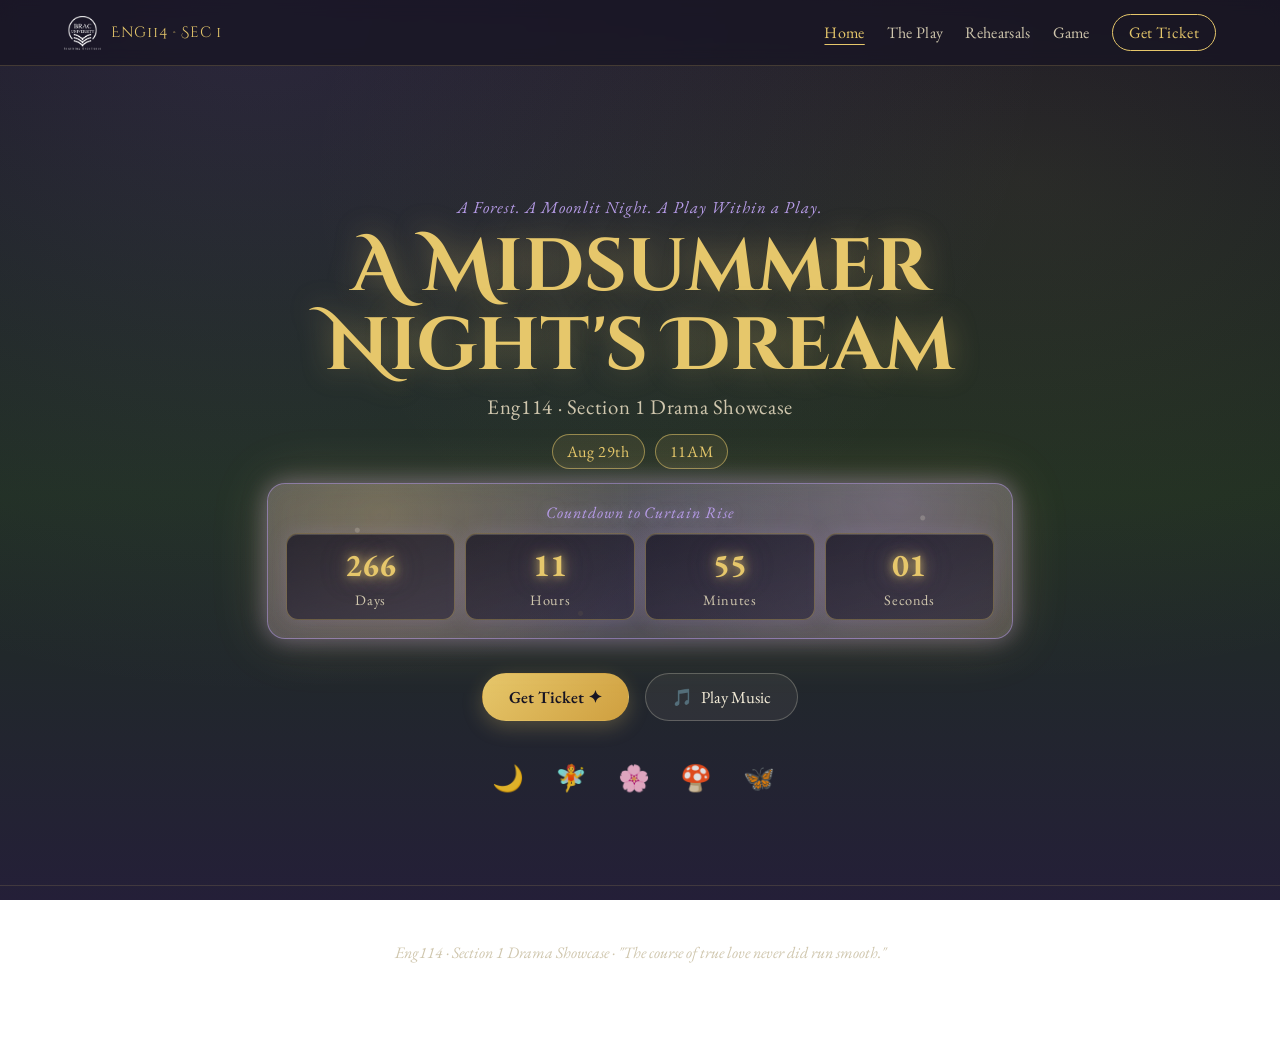
==== index.html @ be3e9978 "Add files via upload" ====
<!DOCTYPE html>
<html lang="en">
<head>
<meta charset="UTF-8" />
<meta name="viewport" content="width=device-width, initial-scale=1.0" />
<title>A Midsummer Night's Dream | Eng114 Sec:1 Drama Showcase</title>
<link rel="icon" type="image/svg+xml" href="data:image/svg+xml,%3Csvg xmlns='http://www.w3.org/2000/svg' viewBox='0 0 100 100'%3E%3Ctext y='0.9em' font-size='90'%3E%F0%9F%A7%9A%3C/text%3E%3C/svg%3E" />
<link rel="preconnect" href="https://fonts.googleapis.com">
<link rel="preconnect" href="https://fonts.gstatic.com" crossorigin>
<link href="https://fonts.googleapis.com/css2?family=Cinzel+Decorative:wght@400;700;900&family=EB+Garamond:ital,wght@0,400;0,500;0,600;1,400&display=swap" rel="stylesheet">
<link rel="stylesheet" href="style.css" />
</head>
<body>

<!-- Drifting firefly / sparkle field, decorative only -->
<div class="fireflies" aria-hidden="true">
  <span></span><span></span><span></span><span></span><span></span>
  <span></span><span></span><span></span><span></span><span></span>
</div>

<header class="site-header">
  <div class="brand">
    <img src="bracu-logo-white.png" alt="BRACU logo" class="uni-logo" />
    <span class="brand-text">Eng114 · Sec 1</span>
  </div>
  <nav class="site-nav">
    <a href="index.html" class="is-active">Home</a>
    <a href="play.html">The Play</a>
    <a href="gallery.html">Rehearsals</a>
    <a href="game.html">Game</a>
    <a href="ticket.html" class="nav-cta">Get Ticket</a>
  </nav>
</header>

<main>

  <!-- ================= HERO / HOME ================= -->
  <section id="home" class="hero">
    <p class="eyebrow">A Forest. A Moonlit Night. A Play Within a Play.</p>
    <h1 class="hero-title">A Midsummer<br>Night's Dream</h1>
    <p class="hero-sub">Eng114 &middot; Section 1 Drama Showcase</p>
    <div class="event-meta" aria-label="Showcase schedule">
      <span class="event-pill">Aug 29th</span>
      <span class="event-pill">11AM</span>
    </div>
    <div class="countdown-wrap" aria-live="polite">
      <p class="countdown-label">Countdown to Curtain Rise</p>
      <div class="countdown" id="countdown" role="timer">
        <div class="countdown-unit"><strong id="countdownDays">--</strong><span>Days</span></div>
        <div class="countdown-unit"><strong id="countdownHours">--</strong><span>Hours</span></div>
        <div class="countdown-unit"><strong id="countdownMinutes">--</strong><span>Minutes</span></div>
        <div class="countdown-unit"><strong id="countdownSeconds">--</strong><span>Seconds</span></div>
      </div>
    </div>

    <div class="hero-actions">
      <a href="ticket.html" class="btn btn-primary">Get Ticket ✦</a>
      <button id="ambientToggle" class="btn btn-ghost" type="button">
        <span id="ambientIcon">🎵</span> <span id="ambientLabel">Play Music</span>
      </button>
    </div>

    <!--
      NOTE FOR USER: Pixabay has royalty-free ambient tracks that fit perfectly here.
      Search Pixabay for something like "forest night ambience", "magical fairy forest",
      or "enchanted forest ambient", then download an MP3 and save it as:
      alban_gogh-lonely-fairyx27s-lament-209126.mp3
      The player below is already wired up to it.
    -->
    <div class="hero-motif" aria-hidden="true">🌙 🧚 🌸 🍄 🦋</div>
  </section>

</main>

<footer class="site-footer">
  <p>Eng114 · Section 1 Drama Showcase · "The course of true love never did run smooth."</p>
</footer>

<script type="module" src="script.js"></script>
</body>
</html>
---- style.css ----
/* ============================================
  A Midsummer Night's Dream Drama Showcase
   Palette: moonlit forest night
   ============================================ */

:root {
  --night-deep: #171423;
  --night-mid: #241f38;
  --moss: #1f2e22;
  --moss-light: #35492f;
  --moon-gold: #e6c76b;
  --fairy-lilac: #b79ce8;
  --blossom-pink: #e3a3c4;
  --parchment: #f4ecd8;
  --parchment-dim: #cfc6ad;

  --font-display: 'Cinzel Decorative', serif;
  --font-body: 'EB Garamond', serif;

  --radius: 14px;
}

* { box-sizing: border-box; }

html { scroll-behavior: smooth; }

body {
  margin: 0;
  font-family: var(--font-body);
  color: var(--parchment);
  background:
    radial-gradient(ellipse at 20% 0%, rgba(183, 156, 232, 0.12), transparent 55%),
    radial-gradient(ellipse at 80% 20%, rgba(230, 199, 107, 0.08), transparent 50%),
    linear-gradient(180deg, var(--night-deep) 0%, var(--moss) 55%, var(--night-mid) 100%);
  background-attachment: fixed;
  min-height: 100vh;
  overflow-x: hidden;
}

::selection { background: var(--fairy-lilac); color: var(--night-deep); }

/* ---------- Fireflies (signature ambient motion) ---------- */
.fireflies {
  position: fixed;
  inset: 0;
  pointer-events: none;
  z-index: 0;
}
.fireflies span {
  position: absolute;
  width: 6px;
  height: 6px;
  border-radius: 50%;
  background: var(--moon-gold);
  box-shadow: 0 0 8px 2px rgba(230, 199, 107, 0.9);
  opacity: 0;
  animation: drift 14s linear infinite;
}
.fireflies span:nth-child(1) { left: 8%;  top: 80%; animation-delay: 0s;  animation-duration: 16s; }
.fireflies span:nth-child(2) { left: 22%; top: 90%; animation-delay: 2s;  animation-duration: 13s; }
.fireflies span:nth-child(3) { left: 40%; top: 85%; animation-delay: 4s;  animation-duration: 18s; }
.fireflies span:nth-child(4) { left: 58%; top: 95%; animation-delay: 1s;  animation-duration: 15s; }
.fireflies span:nth-child(5) { left: 70%; top: 88%; animation-delay: 6s;  animation-duration: 17s; }
.fireflies span:nth-child(6) { left: 85%; top: 92%; animation-delay: 3s;  animation-duration: 14s; }
.fireflies span:nth-child(7) { left: 15%; top: 78%; animation-delay: 8s;  animation-duration: 19s; }
.fireflies span:nth-child(8) { left: 50%; top: 82%; animation-delay: 5s;  animation-duration: 16s; }
.fireflies span:nth-child(9) { left: 65%; top: 90%; animation-delay: 7s;  animation-duration: 12s; }
.fireflies span:nth-child(10){ left: 92%; top: 84%; animation-delay: 9s;  animation-duration: 20s; }

@keyframes drift {
  0%   { opacity: 0; transform: translateY(0) translateX(0); }
  10%  { opacity: 1; }
  50%  { transform: translateY(-45vh) translateX(20px); }
  90%  { opacity: 1; }
  100% { opacity: 0; transform: translateY(-85vh) translateX(-10px); }
}

@media (prefers-reduced-motion: reduce) {
  .fireflies span { animation: none; opacity: 0.6; }
  html { scroll-behavior: auto; }
}

/* ---------- Header / Nav ---------- */
.site-header {
  position: sticky;
  top: 0;
  z-index: 10;
  display: flex;
  align-items: center;
  justify-content: space-between;
  padding: 14px 5vw;
  background: rgba(23, 20, 35, 0.75);
  backdrop-filter: blur(8px);
  border-bottom: 1px solid rgba(230, 199, 107, 0.2);
}
.brand { display: flex; align-items: center; gap: 10px; }
.uni-logo { height: 34px; width: auto; }
.brand-text {
  font-family: var(--font-display);
  letter-spacing: 0.04em;
  color: var(--moon-gold);
  font-size: 0.95rem;
}
.site-nav { display: flex; gap: 22px; align-items: center; flex-wrap: wrap; }
.site-nav a {
  color: var(--parchment-dim);
  text-decoration: none;
  font-size: 1rem;
  letter-spacing: 0.02em;
  transition: color 0.2s ease;
}
.site-nav a:hover { color: var(--moon-gold); }
.site-nav a.is-active {
  color: var(--moon-gold);
  text-decoration: underline;
  text-underline-offset: 6px;
}
.site-nav .nav-cta {
  padding: 7px 16px;
  border: 1px solid var(--moon-gold);
  border-radius: 999px;
  color: var(--moon-gold);
}
.site-nav .nav-cta:hover { background: var(--moon-gold); color: var(--night-deep); }

/* ---------- Layout helpers ---------- */
main { position: relative; z-index: 1; }
.section { max-width: 900px; margin: 0 auto; padding: 90px 6vw; }
.eyebrow {
  font-family: var(--font-body);
  font-style: italic;
  color: var(--fairy-lilac);
  letter-spacing: 0.06em;
  margin: 0 0 6px;
  font-size: 1.05rem;
}
h1, h2 { font-family: var(--font-display); color: var(--moon-gold); }

/* ---------- Hero ---------- */
.hero {
  text-align: center;
  padding: 130px 6vw 90px;
  max-width: 900px;
  margin: 0 auto;
}
.hero-title {
  font-size: clamp(2.4rem, 7vw, 4.6rem);
  line-height: 1.08;
  margin: 10px 0 6px;
  text-shadow: 0 0 30px rgba(230, 199, 107, 0.35);
}
.hero-sub {
  font-size: 1.3rem;
  color: var(--parchment-dim);
  margin: 0 0 14px;
  letter-spacing: 0.03em;
}
.event-meta {
  display: flex;
  justify-content: center;
  gap: 10px;
  flex-wrap: wrap;
  margin-bottom: 14px;
}
.event-pill {
  padding: 6px 14px;
  border-radius: 999px;
  border: 1px solid rgba(230, 199, 107, 0.55);
  background: rgba(230, 199, 107, 0.09);
  color: var(--moon-gold);
  letter-spacing: 0.04em;
}
.countdown-wrap {
  position: relative;
  margin: 0 auto 34px;
  max-width: 760px;
  padding: 18px;
  border-radius: 18px;
  border: 1px solid rgba(183, 156, 232, 0.55);
  background:
    radial-gradient(circle at 15% 20%, rgba(230, 199, 107, 0.22), transparent 40%),
    radial-gradient(circle at 85% 10%, rgba(183, 156, 232, 0.28), transparent 45%),
    linear-gradient(135deg, rgba(183, 156, 232, 0.2), rgba(230, 199, 107, 0.14));
  box-shadow:
    0 0 24px rgba(183, 156, 232, 0.35),
    0 0 56px rgba(230, 199, 107, 0.2),
    inset 0 0 18px rgba(244, 236, 216, 0.08);
  animation: countdownAura 4.2s ease-in-out infinite;
}
.countdown-wrap::before,
.countdown-wrap::after {
  content: "";
  position: absolute;
  pointer-events: none;
}
.countdown-wrap::before {
  inset: -2px;
  border-radius: 20px;
  background: linear-gradient(120deg, rgba(230, 199, 107, 0.25), rgba(183, 156, 232, 0.35), rgba(230, 199, 107, 0.2));
  filter: blur(12px);
  opacity: 0.55;
  z-index: -1;
}
.countdown-wrap::after {
  inset: 0;
  border-radius: 18px;
  background:
    radial-gradient(circle at 12% 30%, rgba(244, 236, 216, 0.3) 0 2px, transparent 3px),
    radial-gradient(circle at 88% 22%, rgba(244, 236, 216, 0.3) 0 2px, transparent 3px),
    radial-gradient(circle at 42% 84%, rgba(230, 199, 107, 0.25) 0 2px, transparent 3px);
  opacity: 0.7;
}
.countdown-wrap > * { position: relative; z-index: 1; }

@keyframes countdownAura {
  0%, 100% {
    transform: translateY(0);
    box-shadow:
      0 0 24px rgba(183, 156, 232, 0.35),
      0 0 56px rgba(230, 199, 107, 0.2),
      inset 0 0 18px rgba(244, 236, 216, 0.08);
  }
  50% {
    transform: translateY(-2px);
    box-shadow:
      0 0 28px rgba(183, 156, 232, 0.45),
      0 0 70px rgba(230, 199, 107, 0.28),
      inset 0 0 24px rgba(244, 236, 216, 0.14);
  }
}
.countdown-label {
  margin: 0 0 10px;
  color: var(--fairy-lilac);
  letter-spacing: 0.06em;
  font-style: italic;
  text-shadow: 0 0 10px rgba(183, 156, 232, 0.55);
}
.countdown {
  display: grid;
  grid-template-columns: repeat(4, minmax(80px, 1fr));
  gap: 10px;
}
.countdown-unit {
  display: grid;
  gap: 4px;
  padding: 10px;
  border-radius: 12px;
  background:
    linear-gradient(165deg, rgba(23, 20, 35, 0.75), rgba(36, 31, 56, 0.55));
  border: 1px solid rgba(230, 199, 107, 0.35);
  box-shadow:
    inset 0 1px 0 rgba(244, 236, 216, 0.18),
    0 0 20px rgba(183, 156, 232, 0.2);
  animation: unitFlicker 2.8s ease-in-out infinite;
}
.countdown-unit:nth-child(2) { animation-delay: 0.2s; }
.countdown-unit:nth-child(3) { animation-delay: 0.4s; }
.countdown-unit:nth-child(4) { animation-delay: 0.6s; }

@keyframes unitFlicker {
  0%, 100% { box-shadow: inset 0 1px 0 rgba(244, 236, 216, 0.18), 0 0 20px rgba(183, 156, 232, 0.2); }
  50% { box-shadow: inset 0 1px 0 rgba(244, 236, 216, 0.22), 0 0 26px rgba(230, 199, 107, 0.28); }
}
.countdown-unit strong {
  color: var(--moon-gold);
  font-size: clamp(1.2rem, 3vw, 2rem);
  text-shadow:
    0 0 8px rgba(230, 199, 107, 0.75),
    0 0 18px rgba(230, 199, 107, 0.5),
    0 0 32px rgba(183, 156, 232, 0.35);
}
.countdown-unit span {
  color: var(--parchment-dim);
  font-size: 0.9rem;
  letter-spacing: 0.04em;
}

@media (prefers-reduced-motion: reduce) {
  .countdown-wrap,
  .countdown-unit {
    animation: none;
  }
}
.hero-actions {
  display: flex;
  gap: 16px;
  justify-content: center;
  flex-wrap: wrap;
  margin-bottom: 40px;
}
.hero-motif {
  font-size: 1.6rem;
  letter-spacing: 0.5em;
  opacity: 0.85;
}

/* ---------- Buttons ---------- */
.btn {
  font-family: var(--font-body);
  font-size: 1.05rem;
  padding: 12px 26px;
  border-radius: 999px;
  border: 1px solid transparent;
  cursor: pointer;
  text-decoration: none;
  display: inline-flex;
  align-items: center;
  gap: 8px;
  transition: transform 0.15s ease, box-shadow 0.15s ease, background 0.15s ease;
}
.btn:hover { transform: translateY(-2px); }
.btn:focus-visible { outline: 2px solid var(--moon-gold); outline-offset: 3px; }
.btn-primary {
  background: linear-gradient(135deg, var(--moon-gold), #cf9f3f);
  color: var(--night-deep);
  font-weight: 600;
  box-shadow: 0 6px 20px rgba(230, 199, 107, 0.25);
}
.btn-large { font-size: 1.2rem; padding: 15px 34px; }
.btn-ghost {
  background: rgba(244, 236, 216, 0.06);
  border-color: rgba(244, 236, 216, 0.25);
  color: var(--parchment);
}
.btn-ghost:hover { border-color: var(--moon-gold); }
.btn:disabled { opacity: 0.6; cursor: not-allowed; transform: none; }

.pause-fab {
  position: fixed;
  right: 20px;
  bottom: 22px;
  z-index: 20;
  border: 1px solid rgba(230, 199, 107, 0.8);
  border-radius: 999px;
  padding: 11px 18px;
  font-family: var(--font-body);
  font-size: 1rem;
  color: var(--parchment);
  background: linear-gradient(135deg, rgba(36, 31, 56, 0.9), rgba(23, 20, 35, 0.95));
  box-shadow:
    0 0 18px rgba(183, 156, 232, 0.5),
    0 0 34px rgba(230, 199, 107, 0.32);
  cursor: pointer;
  animation: pauseFabGlow 2.8s ease-in-out infinite;
}
.pause-fab:hover {
  transform: translateY(-2px);
  box-shadow:
    0 0 22px rgba(183, 156, 232, 0.6),
    0 0 44px rgba(230, 199, 107, 0.4);
}

@keyframes pauseFabGlow {
  0%, 100% {
    box-shadow:
      0 0 18px rgba(183, 156, 232, 0.5),
      0 0 34px rgba(230, 199, 107, 0.32);
  }
  50% {
    box-shadow:
      0 0 22px rgba(183, 156, 232, 0.68),
      0 0 48px rgba(230, 199, 107, 0.48);
  }
}

/* ---------- Synopsis ---------- */
.synopsis-body p {
  font-size: 1.15rem;
  line-height: 1.75;
  color: var(--parchment-dim);
}
.synopsis-body p:first-of-type::first-letter {
  font-family: var(--font-display);
  font-size: 3.2rem;
  color: var(--moon-gold);
  float: left;
  line-height: 0.8;
  padding-right: 10px;
  padding-top: 6px;
}

/* ---------- Gallery ---------- */
.gallery-grid {
  display: grid;
  grid-template-columns: repeat(auto-fit, minmax(220px, 1fr));
  gap: 18px;
  margin-top: 30px;
}
.gallery-item {
  position: relative;
  aspect-ratio: 4 / 3;
  border-radius: 18px;
  overflow: hidden;
  border: 1px solid rgba(230, 199, 107, 0.32);
  background: rgba(244, 236, 216, 0.04);
  box-shadow:
    0 0 0 2px rgba(230, 199, 107, 0.22),
    0 0 28px rgba(183, 156, 232, 0.26),
    0 0 52px rgba(230, 199, 107, 0.15);
  animation: frameAura 3.6s ease-in-out infinite;
}
.gallery-item::before,
.gallery-item::after {
  content: "";
  position: absolute;
  pointer-events: none;
  border-radius: 14px;
}
.gallery-item::before {
  inset: 8px;
  border: 1px solid rgba(244, 236, 216, 0.45);
  box-shadow: inset 0 0 14px rgba(230, 199, 107, 0.3);
  z-index: 2;
}
.gallery-item::after {
  inset: -1px;
  background:
    radial-gradient(circle at 14% 20%, rgba(244, 236, 216, 0.6) 0 2px, transparent 3px),
    radial-gradient(circle at 86% 16%, rgba(244, 236, 216, 0.55) 0 2px, transparent 3px),
    radial-gradient(circle at 50% 90%, rgba(230, 199, 107, 0.4) 0 2px, transparent 3px);
  opacity: 0.75;
  z-index: 3;
  animation: sparkleShift 3s ease-in-out infinite alternate;
}
.fairy-particle {
  position: absolute;
  width: 5px;
  height: 5px;
  border-radius: 50%;
  background: rgba(244, 236, 216, 0.95);
  box-shadow:
    0 0 8px rgba(244, 236, 216, 0.9),
    0 0 16px rgba(230, 199, 107, 0.75);
  pointer-events: none;
  z-index: 4;
  animation-name: fairyFloat;
  animation-timing-function: ease-in-out;
  animation-iteration-count: infinite;
}
.gallery-item img {
  width: 100%;
  height: 100%;
  object-fit: cover;
  display: block;
  transition: transform 0.4s ease, filter 0.4s ease;
}
.gallery-item:hover {
  box-shadow:
    0 0 0 2px rgba(230, 199, 107, 0.35),
    0 0 36px rgba(183, 156, 232, 0.4),
    0 0 70px rgba(230, 199, 107, 0.24);
}
.gallery-item:hover img {
  transform: scale(1.06);
  filter: saturate(1.06) contrast(1.04);
}

@keyframes frameAura {
  0%, 100% {
    box-shadow:
      0 0 0 2px rgba(230, 199, 107, 0.22),
      0 0 28px rgba(183, 156, 232, 0.26),
      0 0 52px rgba(230, 199, 107, 0.15);
  }
  50% {
    box-shadow:
      0 0 0 2px rgba(230, 199, 107, 0.34),
      0 0 40px rgba(183, 156, 232, 0.42),
      0 0 76px rgba(230, 199, 107, 0.28);
  }
}

@keyframes sparkleShift {
  0% { opacity: 0.55; transform: translateY(0); }
  100% { opacity: 0.9; transform: translateY(-3px); }
}

@keyframes fairyFloat {
  0%, 100% { transform: translateY(0) scale(0.9); opacity: 0.25; }
  35% { transform: translateY(-8px) scale(1); opacity: 0.85; }
  70% { transform: translateY(-15px) scale(0.75); opacity: 0.35; }
}

/* ---------- Game ---------- */
.game-blurb { color: var(--parchment-dim); font-size: 1.1rem; max-width: 60ch; }

.name-gate {
  margin-top: 26px;
  background: rgba(244, 236, 216, 0.05);
  border: 1px solid rgba(183, 156, 232, 0.25);
  border-radius: var(--radius);
  padding: 22px;
}
.name-gate label { display: block; margin-bottom: 10px; color: var(--fairy-lilac); }
.name-gate-row { display: flex; gap: 10px; flex-wrap: wrap; }
#playerName {
  flex: 1;
  min-width: 200px;
  padding: 11px 14px;
  border-radius: 999px;
  border: 1px solid rgba(244, 236, 216, 0.3);
  background: rgba(23, 20, 35, 0.6);
  color: var(--parchment);
  font-family: var(--font-body);
  font-size: 1.05rem;
}
#playerName:focus-visible { outline: 2px solid var(--moon-gold); }

.game-area { margin-top: 26px; }
.difficulty-row {
  display: inline-flex;
  align-items: center;
  gap: 10px;
  margin-bottom: 14px;
  padding: 8px 12px;
  border-radius: 999px;
  background: rgba(244, 236, 216, 0.06);
  border: 1px solid rgba(183, 156, 232, 0.32);
}
.difficulty-row label {
  color: var(--fairy-lilac);
  letter-spacing: 0.03em;
}
#difficultySelect {
  border-radius: 999px;
  border: 1px solid rgba(230, 199, 107, 0.4);
  background: rgba(23, 20, 35, 0.8);
  color: var(--parchment);
  padding: 6px 12px;
  font-family: var(--font-body);
  font-size: 0.98rem;
}
#difficultySelect:focus-visible {
  outline: 2px solid var(--moon-gold);
  outline-offset: 2px;
}
.game-hud {
  display: flex;
  gap: 24px;
  flex-wrap: wrap;
  margin-bottom: 18px;
  font-size: 1.05rem;
  color: var(--parchment-dim);
}
.game-hud strong { color: var(--moon-gold); }

.tile-grid {
  display: grid;
  grid-template-columns: repeat(3, 1fr);
  gap: 12px;
  max-width: 420px;
  margin-bottom: 22px;
}
.tile {
  aspect-ratio: 1;
  font-size: 2.1rem;
  border-radius: var(--radius);
  border: 1px solid rgba(183, 156, 232, 0.3);
  background: rgba(244, 236, 216, 0.04);
  color: var(--parchment-dim);
  cursor: pointer;
  transition: transform 0.12s ease, box-shadow 0.2s ease, background 0.2s ease;
}
.tile:hover { transform: translateY(-2px); }
.tile--active {
  background: radial-gradient(circle, rgba(230, 199, 107, 0.35), rgba(183, 156, 232, 0.15));
  box-shadow: 0 0 24px 4px rgba(230, 199, 107, 0.45);
  border-color: var(--moon-gold);
  animation: pulse 0.65s ease infinite alternate;
}
@keyframes pulse {
  from { transform: scale(1); }
  to   { transform: scale(1.06); }
}
.game-status { color: var(--fairy-lilac); font-style: italic; }

/* ---------- Get Ticket ---------- */
.ticket-section { text-align: center; }
.ticket-fineprint { color: var(--parchment-dim); font-size: 0.9rem; margin-top: 12px; }

/* ---------- Footer ---------- */
.site-footer {
  position: relative;
  z-index: 1;
  text-align: center;
  padding: 40px 6vw 60px;
  color: var(--parchment-dim);
  font-style: italic;
  border-top: 1px solid rgba(230, 199, 107, 0.15);
}

/* ---------- Responsive ---------- */
@media (max-width: 640px) {
  .site-header { flex-direction: column; gap: 12px; }
  .site-nav { gap: 14px; font-size: 0.95rem; }
  .section { padding: 60px 6vw; }
  .countdown { grid-template-columns: repeat(2, minmax(90px, 1fr)); }
  .pause-fab {
    right: 14px;
    bottom: 14px;
    padding: 10px 14px;
    font-size: 0.95rem;
  }
}

@media (prefers-reduced-motion: reduce) {
  .pause-fab,
  .gallery-item,
  .gallery-item::after,
  .fairy-particle {
    animation: none;
  }
}
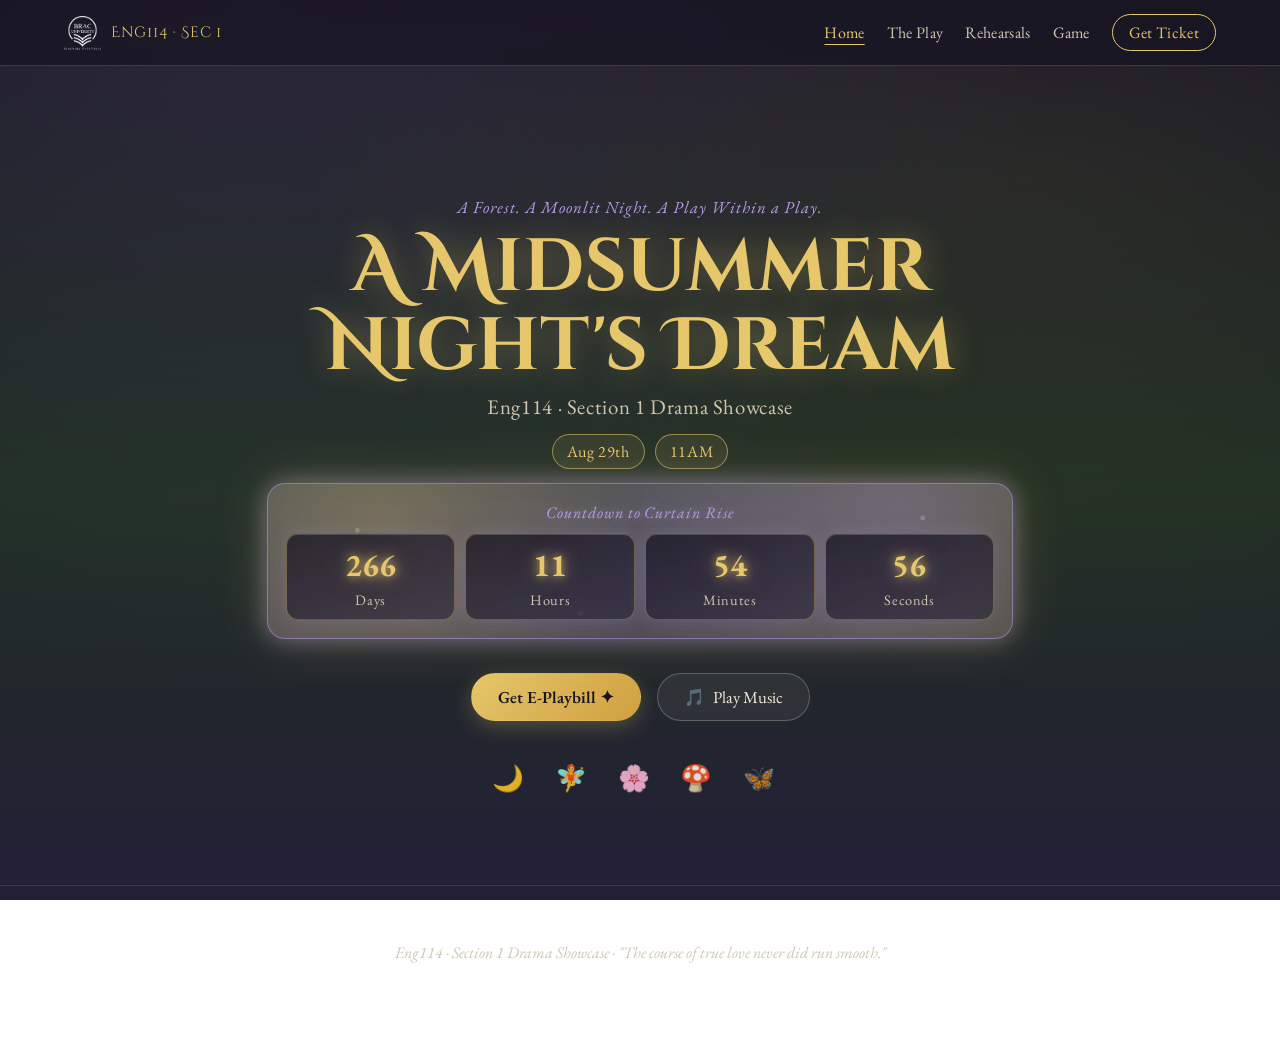
==== commit 6286bd60: "Add files via upload" ====
--- a/index.html
+++ b/index.html
@@ -54,7 +54,7 @@
     </div>
 
     <div class="hero-actions">
-      <a href="ticket.html" class="btn btn-primary">Get Ticket ✦</a>
+      <a href="ticket.html" class="btn btn-primary">Get E-Playbill ✦</a>
       <button id="ambientToggle" class="btn btn-ghost" type="button">
         <span id="ambientIcon">🎵</span> <span id="ambientLabel">Play Music</span>
       </button>
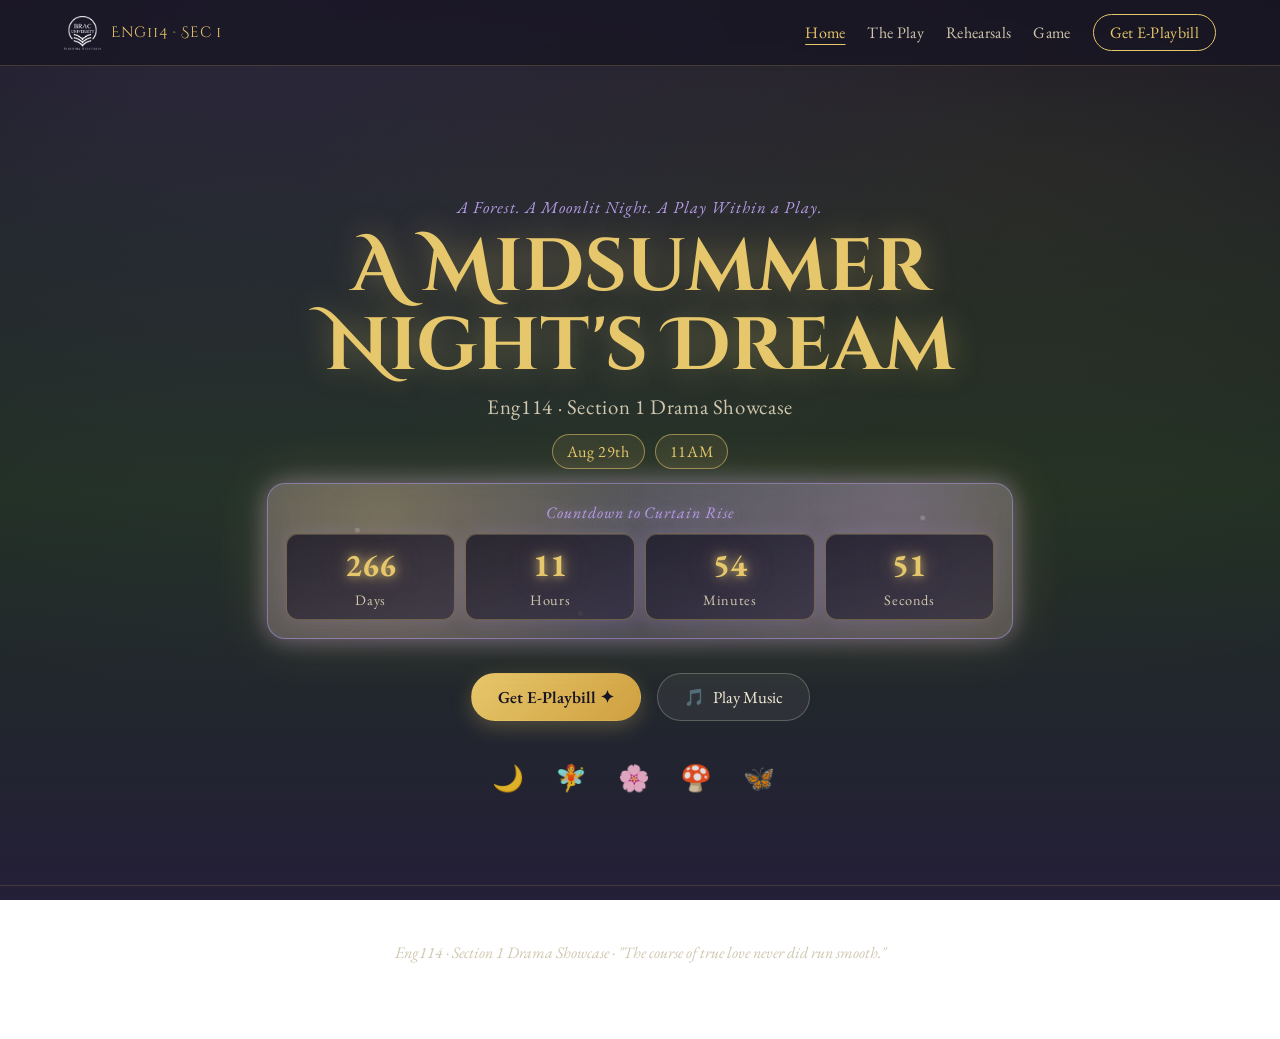
==== commit a23892a1: "Add files via upload" ====
--- a/index.html
+++ b/index.html
@@ -28,7 +28,7 @@
     <a href="play.html">The Play</a>
     <a href="gallery.html">Rehearsals</a>
     <a href="game.html">Game</a>
-    <a href="ticket.html" class="nav-cta">Get Ticket</a>
+    <a href="ticket.html" class="nav-cta">Get E-Playbill</a>
   </nav>
 </header>
 
